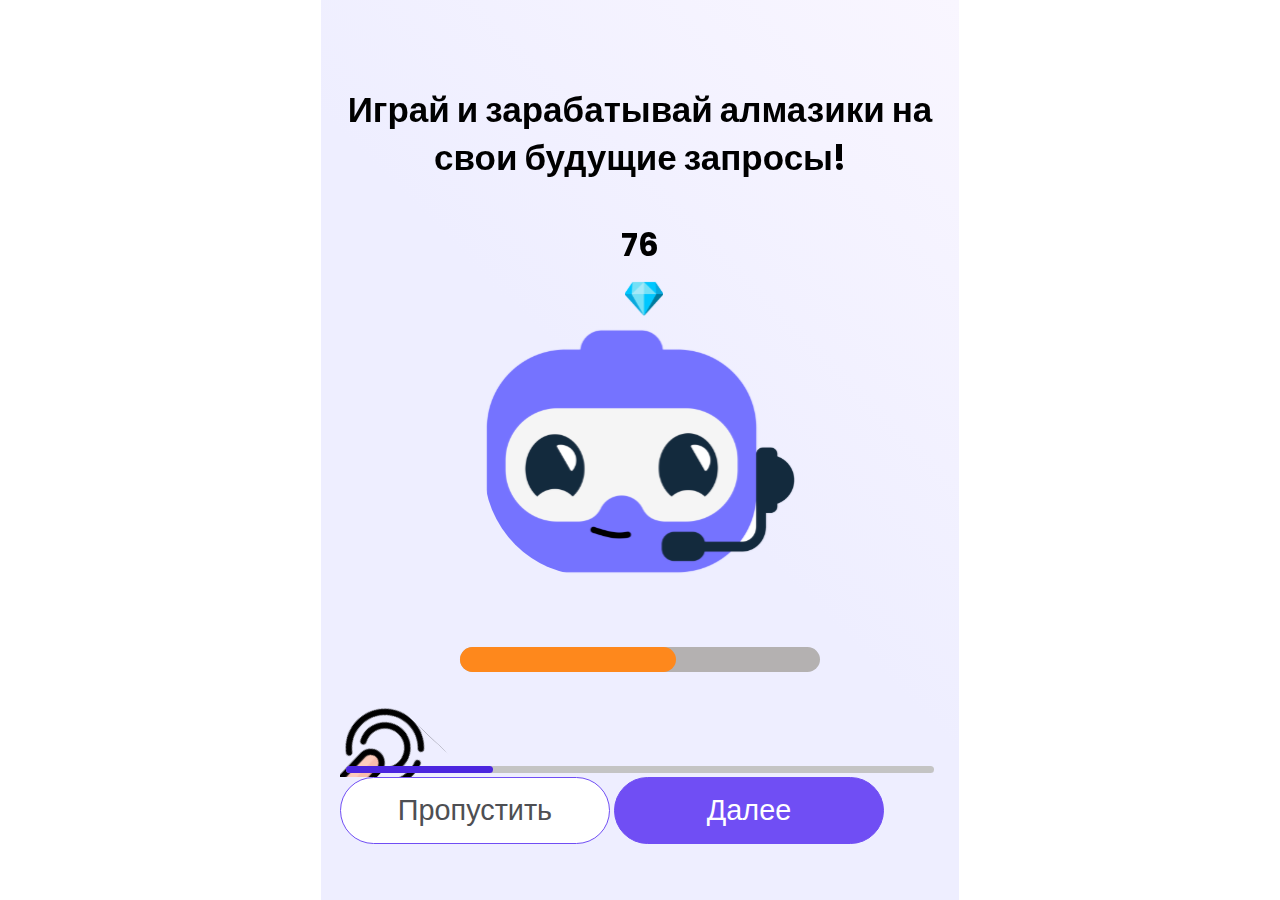
==== onboarding/onboarding.html @ 4caa3e93 "add onboarding page" ====
<!DOCTYPE html>
<html lang="en">
  <head>
    <meta charset="UTF-8" />
    <meta name="viewport" content="width=device-width, initial-scale=1.0" />
    <title>Document</title>
    <link
      href="https://cdn.jsdelivr.net/npm/bootstrap@5.0.2/dist/css/bootstrap.min.css"
      rel="stylesheet"
      integrity="sha384-EVSTQN3/azprG1Anm3QDgpJLIm9Nao0Yz1ztcQTwFspd3yD65VohhpuuCOmLASjC"
      crossorigin="anonymous"
    />
    <link
      rel="stylesheet"
      href="https://cdn.jsdelivr.net/npm/swiper@11/swiper-bundle.min.css"
    />
    <link rel="preconnect" href="https://fonts.googleapis.com" />
    <link rel="preconnect" href="https://fonts.gstatic.com" crossorigin />
    <link
      href="https://fonts.googleapis.com/css2?family=Poppins:wght@400;700&display=swap"
      rel="stylesheet"
    />
    <link
      href="https://fonts.googleapis.com/css2?family=Poppins:ital,wght@0,100;0,200;0,300;0,400;0,500;0,600;0,700;0,800;0,900;1,100;1,200;1,300;1,400;1,500;1,600;1,700;1,800;1,900&display=swap"
      rel="stylesheet"
    />
    <link rel="stylesheet" href="../index_css.css" />
    <link rel="stylesheet" href="onboarding.css" />
  </head>
  <body>
    <div class="onboarding">
      <div class="swiper onboarding_slider">
        <div class="swiper-wrapper">
          <div class="swiper-slide onboarding_slide">
            <h2 class="onboarding_slide_title">
              Играй и зарабатывай алмазики на свои будущие запросы!
            </h2>
            <div class="balance d-flex align-items-center">
              <span class="balance_score">76</span>&nbsp;
              <img
                class="balance_icon"
                src="../images/onboarding/diamond_icon.svg"
                alt=""
              />
            </div>
            <div class="main_image position-relative">
              <img
                class="onboarding_hero_img"
                src="../images/onboarding/hero.svg"
                alt=""
              />
              <img
                class="onboarding_click_img"
                src="../images/onboarding/selection_icon.svg"
                alt=""
              />
            </div>
            <div class="onboarding_energybar energybar">
              <div class="energybar_value"></div>
            </div>
          </div>
          <div class="swiper-slide onboarding_slide">
            <h2 class="onboarding_slide_title">
              Улучшай клики <br />и энергию!
            </h2>
            <img
              src="../images/onboarding/click_upgrade.png"
              alt=""
              class="onboarding_click_upgrade_img"
            />
          </div>
          <div class="swiper-slide onboarding_slide">
            <h2 class="onboarding_slide_title">
              Получай алмазики за <br />правильные ответы!
            </h2>
            <img
              src="../images/onboarding/questions_img.svg"
              class="onboarding_questions_img"
            />
            <div class="question">
              <button class="question_tooltip_btn btn btn-orange">Квиз</button>
              <h4 class="question_title">
                Как называется самый большой остров в мире?
              </h4>
              <div class="d-flex w-100 justify-content-around mt-4">
                <button class="question_answer_btn btn btn-answer">
                  Гренладния
                </button>
                <button class="question_answer_btn btn btn-answer">
                  Новая Зеландия
                </button>
              </div>
            </div>
          </div>
          <div class="swiper-slide onboarding_slide">
            <h2 class="onboarding_slide_title">
              Придай своему квизлику <br />яркий образ!
            </h2>
          </div>
        </div>
        <div class="swiper-scrollbar"></div>
      </div>
      <div class="d-flex justify-content-between mt-4 onboarding_footer">
        <button class="btn btn-secondary btn-footer onboarding_skip_btn">
          Пропустить
        </button>
        <button class="btn btn-primary btn-footer onboarding_slider_next">
          Далее
        </button>
      </div>
    </div>
    <script src="https://cdn.jsdelivr.net/npm/swiper@11/swiper-bundle.min.js"></script>
    <script src="onboarding.js"></script>
  </body>
</html>
---- index_css.css ----
﻿* {
    -webkit-tap-highlight-color: transparent; /* For Android < 5 */
    tap-highlight-color: rgba(0, 0, 0, 0); /* For Android >= 5 */
}

@font-face {
    font-family: 'MalahitBold';
    src: url('fonts/Malahit_Bold.woff') format('woff');
    font-weight: normal;
    font-style: normal;
}

body {
    display: flex;
    flex-direction: column;
    justify-content: center;
    align-items: center;
    height: 100vh;
    background-color: #c9deff;
    margin: 0;
    padding: 0;
    font-family: 'MalahitBold', Arial, sans-serif;
    background-image: url('images/bg_app.png'); 
    background-size: cover; 
    background-repeat: no-repeat; 
    background-attachment: fixed; 
    background-position: center; 

}

 #answer1, #answer2 {
        background-color: lightblue;
        border: none;
        color: black; /* Font color set to black */
        padding: 15px 30px; /* Adjust padding to control button size */
        text-align: center;
        text-decoration: none;
        display: inline-block; /* Ensures buttons are inline and can have fixed size */
        font-size: 16px;
        cursor: pointer;
        border-radius: 8px; /* Adjust the border radius as needed */
        font-family: 'MalahitBold', sans-serif; /* Custom font */
        margin-bottom: 20px; /* Adds spacing between buttons */
        font-size:20px;
    }

h2 {
    font-size:35px;
}

.container {
    width: 100%;
    padding: 10px;
    box-sizing: border-box;
    text-align: center;
}

#energy-bar {
    position: absolute;
    width: 250px;
    height: 22px;
    z-index: 2;
    left: 50%;
    transform: translateX(-50%);
}

.bar-container {
    position: relative;
    width: 500px;
    height: 300px;
    display: flex;
    justify-content: center;
    align-items: center;
    left: 50%;
    transform: translateX(-50%);
}
.counter-container {
    display: flex;
    flex-direction: column;
    align-items: center;
    justify-content: center;
    position: relative;
    padding-top: 10px; 
}


h1 {
    padding:0;
    margin:0;
    font-size: 36px; 
}
#diamond-icon {
    margin-top:5px;
    margin-left: 10px;
    width:35px;
    height:35px;
}

h4 {
    margin-bottom: 15px; 
    font-size: 20px;
}

.counter-wrapper {
    display: flex; /* Create a nested flex container */
}


#counter {
    font-size: 48px;
}


#click-circle {
    width: 300px;
    height: 300px;
    cursor: pointer;
    user-select: none;
    transition: transform 0.2s;
}

    #click-circle:hover {
        transform: scale(1.1);
    }

    #click-circle.active {
        transform: scale(1.05);
    }

#level-display,
#upgrade-price,
#restore-display,
#restore-price,
#up-display,
#up-price {
    font-family: 'MalahitBold', Arial, sans-serif;
    font-weight: bold;
    font-size: 20px;
    position: relative;
    display: inline-block;
    display: block;
    text-align: center;
    margin-top: 10px;
    margin-bottom: 20px;
}

    #level-display::before,
    #upgrade-price::before {
        content: "";
        position: absolute;
        top: 50%;
        left: 0;
        right: 0;
        height: 100%;
        transform: translateY(-50%);
        background: rgba(255, 255, 255, 0.17);
        border-radius: 25px; 
        z-index: -1;
    }

#upgrade-button,
#upgrade-button-1,
#upgrade-button-2 {
    background: none;
    border: none;
    cursor: pointer;
    width: 100px;
    height: 100px;
    margin-top: 15px;
    margin-bottom: 15px;
}

progress {
    margin-top:1px;
    width: 240px;
    height: 20px;
    -webkit-appearance: none;
    border-radius: 33px;
    position: absolute; 
    z-index: 1;
    left: 50%;
    transform: translateX(-50%);
}

::-webkit-progress-value {
    background-color: orange;
    border-radius: 10px;
    
}

::-webkit-progress-bar{
    background-color:none;
    border-radius:10px;

}

#popup {
    position: fixed;
    bottom: -100%;
    left: 0;
    width: 100%;
    height: 55%; 
    background-color: rgba(255, 255, 255, 0.95);
    border-top: 1px solid #ccc;
    transition: bottom 0.5s ease;
    z-index: 100;
}

.popup-content {
    padding: 20px;
    overflow: hidden;
}

body.popup-active .container {
    filter: blur(5px); 
}

.upgrade-popup-content {
    line-height:1px;
}


div.clickEffect {
    position: fixed;
    box-sizing: border-box;
    border-style: solid;
    border-color: #FFFFFF;
    border-radius: 50%;
    animation: clickEffect 0.2s ease-out;
    z-index: 9999;
    pointer-events: none;
}

@keyframes fall {
    0% {
        transform: translateY(-100%);
    }

    100% {
        transform: translateY(100%);
    }
}

.falling-image {
    position: absolute;
    top: 0;
    left: 0;
    width: 100%;
    height: 100%;
    background-image: url('images/fall.png');
    animation: slideBackground 40s linear infinite;
    z-index: -1;
    opacity: 0.5;
}

#slider-value {
    margin-top: 15px;
    margin-bottom:15px;
    font-size:35px;
}

@keyframes slideBackground {
    0% {
        background-position: 0% 0%;
    }
    50% {
        background-position: 5% 50%;
    }
    100% {
        background-position: 0% 100%;
    }
}
@keyframes clickEffect {
    0% {
        opacity: 1;
        width: 0.25em;
        height: 0.25em;
        margin: -0.125em;
        border-width: 0.25em;
    }

    100% {
        opacity: 0.2;
        width: 7.5em;
        height: 7.5em;
        margin: -3.75em;
        border-width: 0.03em;
    }

}

#open-popup-button {
    border: none;
    cursor: pointer;
    padding: 0;
    background-color: transparent; 
    outline: none; 
}

#menu-button {
    position: fixed;
    top: 2%;
    right: 1%;
    z-index: 1000000;
    border: none;
    cursor: pointer;
    padding: 20px; /* Adjust padding for button size */
    background-color: transparent;
    outline: none;
    font-size: 18px; /* Adjust font size */
}


#menu-popup {
    position: fixed;
    bottom: -100%;
    left: 0;
    width: 100%;
    height: 55%;
    background-color: rgba(255, 255, 255, 0.95);
    border-top: 1px solid #ccc;
    transition: bottom 0.5s ease;
    z-index: 12;
}

.menu-popup-content {
    padding: 20px;

}

#upgrade-popup-button {
    position: fixed;
    top: 0;
    left: 50%;
    transform: translateX(-50%);
    z-index: 1000000;
    border: none;
    cursor: pointer;
    padding: 20px; /* Adjust padding for button size */
    background-color: transparent;
    outline: none;
    font-size: 18px; /* Adjust font size */
}

#skin-button {
    position: fixed;
    top: 2%; 
    left: 1%; 
    z-index: 1000000;
    border: none;
    cursor: pointer;
    padding: 20px; /* Adjust padding for button size */
    background-color: transparent; 
    outline: none; 
    font-size: 18px; /* Adjust font size */
}
#skin-button-1,
#skin-button-2,
#skin-button-3,
#skin-button-4 {
    border: none;
    cursor: pointer;
    background-color: transparent;
    outline: none;
}

span {
    display: block;
    text-align: center;
    margin-top: 10px;
    font-size: 25px;
    margin-bottom: 10px;
}

#skin-popup {
    position: fixed;
    bottom: -100%;
    left: 0;
    width: 100%;
    height: 55%;
    background-color: rgba(255, 255, 255, 0.95);
    border-top: 1px solid #ccc;
    transition: bottom 0.5s ease;
    z-index: 12;
}

#upgrade-popup {
    position: fixed;
    bottom: -100%;
    left: 0;
    width: 100%;
    height: 55%;
    background-color: rgba(255, 255, 255, 0.95);
    border-top: 1px solid #ccc;
    transition: bottom 0.5s ease;
    z-index: 12;
}

#onboarding {
    position: fixed;
    top: 0; /* Stick to the top of the screen */
    bottom: 0;
    left: 0;
    width: 100%;
    max-height: 100%;
    overflow-y: auto; 
    background-color: rgba(255, 255, 255, 0.99);
    border-top: 1px solid #ccc;
    z-index: 20000000;
    box-sizing: border-box;
    justify-content: center; 
    align-items: center; 
}

.onboarding-content {
    padding:20px;
    max-width: 90%; 
}

    .onboarding-content h8 {
        font-size: 2em;
        text-align: center;
        margin-bottom: 20px;
    }

.onboarding-row {
    display: flex;
    align-items: center;
    margin-bottom: 20px;
    margin-top: 11px;
}

    .onboarding-row img {
        margin-right: 20px;
    }

    .onboarding-row.reverse img {
        order: 2;
        margin-left: 20px;
        margin-right: 0;
    }

    .onboarding-row.reverse p {
        order: 1;
    }

#close-onboarding {
    margin-top: 5px;
    width: 65%;
    height: 20px;
    border: none;
    cursor: pointer;
    background-color: transparent;
    outline: none;
}

.skin-popup-content {
    padding-bottom: 30px;
}


    button img,
    #click-circle,
    #open-popup-button img,
    #menu-button img,
    #skin-button img,
    .skin-popup-content img {
        max-width: 100%;
        height: auto;
    }

#popup,
#menu-popup,
#skin-popup,
#upgrade-popup {
    height: 55%;
    max-height: 70vh;
    overflow-y: auto;
    padding-bottom:30px;
}

#close-skin-popup-button {
    margin-top: 35px;
    width: 75%;
    height: 30px;
    border: none;
    cursor: pointer;
    background-color: transparent;
    outline: none;
}

#close-menu-popup-button,
#menu-button-1,
#menu-button-2,
#close-upgrade-popup-button {
    width: 75%;
    height: 30px;
    margin-top: 25px;
    border: none;
    cursor: pointer;
    background-color: transparent;
    outline: none;
}

@media (max-width: 600px) {
    #click-circle {
        width: 90vw;
        height: 90vw;
    }

    #upgrade-button img,
    #open-popup-button img {
        width: 90vw;
        height: auto;
    }
}

@media (max-width: 1024px) {

    #click-circle {
        width: 70vw;
        height: 70vw;
    }

    #upgrade-button img,
    #open-popup-button img {
        width: 70vw;
        height: auto;
    }
}


@media (max-width: 600px) {
    #click-circle {
        width: 90vw;
        height: 90vw;
    }

    #upgrade-button img,
    #open-popup-button img {
        width: 90vw;
        height: auto;
    }
}

@media (max-width: 450px) {
    #click-circle {
        width: 70vw;
        height: 70vw;
    }

    #upgrade-button img,
    #open-popup-button img {
        width: 70vw;
        height: auto;
    }
}

/* Additional media query for iPhone SE or similar sized screens */
@media (max-width: 375px) {
    #click-circle {
        width: 45vw;
        height: 45vw;
    }

    h1{
        font-size:15px;
    }

    #upgrade-button img,
    #open-popup-button img {
        width: 45vw;
        height: auto;
    }
}
---- onboarding/onboarding.css ----
body {
    max-width: 600px;
    max-height: 1000px;
    margin: 0 auto;
    display: flex;
    justify-content: center;
    flex-direction: column;
    background: #fff;
    font-family: "Poppins", sans-serif;
}

.onboarding {
    padding: 0 1.2rem;
    background: linear-gradient(45deg, #EEEEFF 51%, #F9F6FF 100%);
    width: 100%;
    height: 100%;
    display: flex;
    justify-content: center;
    flex-direction: column;
}

.swiper {
    width: 100%;
    height: 80%;
  /* height: 250px; */
}

.swiper-scrollbar {
    background: #C4C4C4;
    height: 0.4rem !important;
}

.swiper-scrollbar-drag {
    background: #4B25DF;
}

.onboarding_slide {
    display: flex;
    flex-direction: column;
    /* justify-content: center; */
    align-items: center;
}

.onboarding_slide_title {
    font-weight: 700;
    text-align: center;
    line-height: 3rem;
}

.onboarding_hero_img {
    height: 250px;
}

.onboarding_questions_img {
    height: 250px;
}

.onboarding_click_img {
    position: absolute;
    content: '';
    left: -9rem;
    bottom: -11rem;
    height: 300px;
}

.onboarding_click_upgrade_img {
    margin-top: 5rem;
    height: 250px;
}

.balance {
}

.balance_score {
    font-weight: 700;
    font-size: 2rem;
}

.balance_icon {
    height: 40px;
}

.energybar {
    position: relative;
    background: #B4B1B1;
    height: 1.6rem;
    border-radius: 1em;
    width: 60%;
    margin: 0 auto;
}

.onboarding_energybar {
    margin-top: 4rem;
    z-index: -1;
}

.energybar_value {
    background: #FE881C;
    width: 60%;
    position: absolute;
    height: inherit;
    border-radius: inherit;
}

.btn {
    padding: 0.4rem 1rem;
    border-radius: 1em;
    font-size: 1rem;
    font-weight: 400;
    border: 1px solid transparent;
}

.btn-primary {
    background: #704EF4;
    color: #fff;
    border-color: #704EF4;
}

.btn-secondary {
    background: #fff;
    color: #4E4F53;
    border-color: #704EF4;
}

.btn-orange {
    background: #FE881C;
    color: #fff;
    text-transform: uppercase;
    border-color: #FE881C;
    font-size: 2rem;
    padding: 0.6rem 5.4rem;
    font-weight: 700;
}

.btn-answer {
    background: #CCC6F0;
    color: #23262F;
    border-color: #CCC6F0;
    font-size: 1.3rem;
    font-weight: 700;
    padding: 0.4rem 1.6rem;
}

.btn-footer {
    padding: 1rem 0;
    /* padding: 0.8rem 3rem; */
    font-size: 1.8rem;
    border-radius: 2em;
    width: 45%;
    text-align: center;
}

.question {
    position: relative;
    background: #fff;
    border-radius: 1em;
    padding: 1rem;
    padding-top: 4rem;
    padding-bottom: 3rem;
    margin: 0 2.2rem;
}

.question_title {
    text-align: center;
    font-size: 1.8rem;
    font-weight: 700;
    color: #23262F;
}

.question_tooltip_btn {
    position: absolute;
    content: "";
    top: -2rem;
    right: -2.5rem;
    transform: rotate(20deg);
}
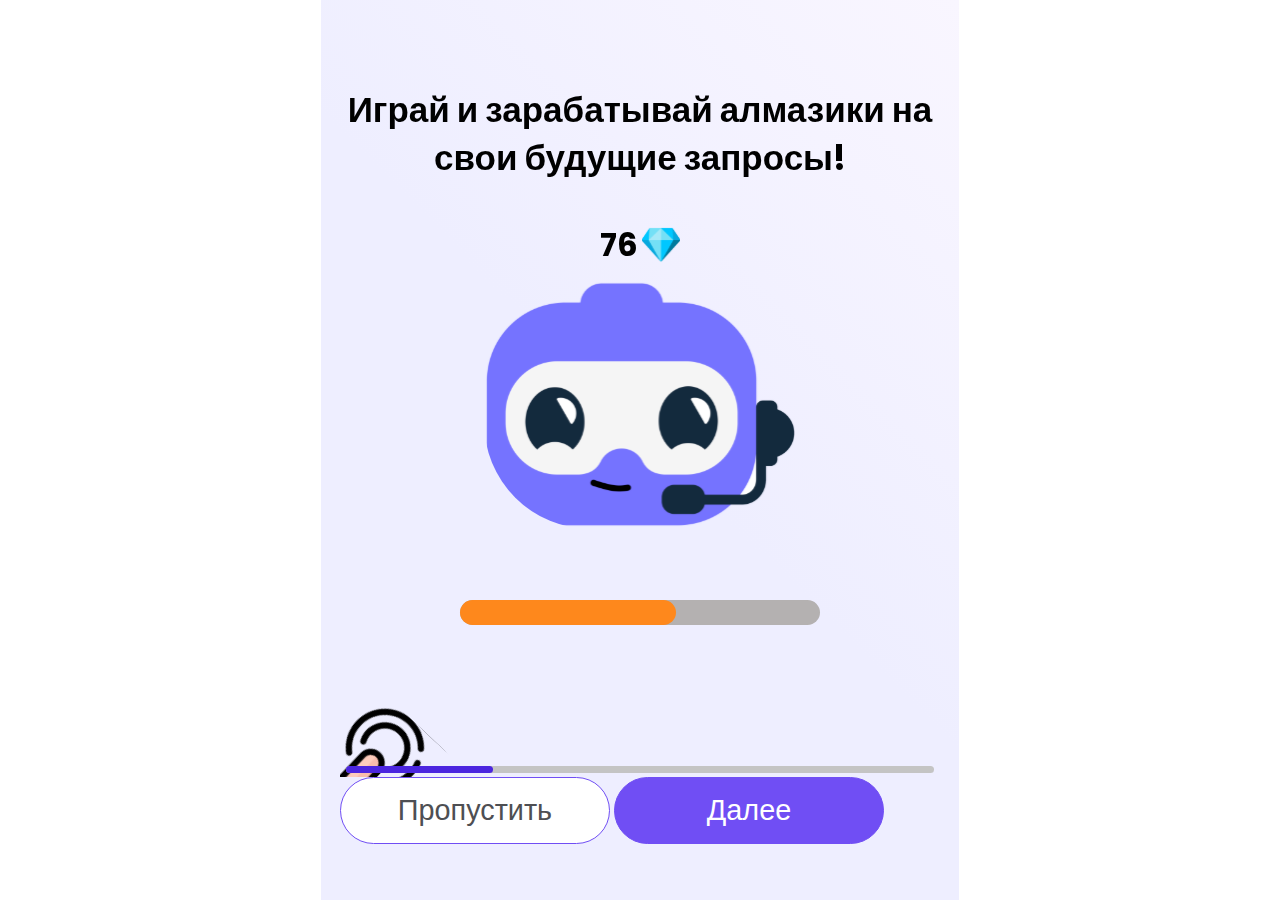
==== commit 6aad201d: "add profile page" ====
--- a/onboarding/onboarding.html
+++ b/onboarding/onboarding.html
@@ -35,7 +35,7 @@
             <h2 class="onboarding_slide_title">
               Играй и зарабатывай алмазики на свои будущие запросы!
             </h2>
-            <div class="balance d-flex align-items-center">
+            <div class="balance">
               <span class="balance_score">76</span>&nbsp;
               <img
                 class="balance_icon"
--- a/index_css.css
+++ b/index_css.css
@@ -300,7 +300,7 @@
 #menu-button {
     position: fixed;
     top: 2%;
-    right: 1%;
+    left: 1%;
     z-index: 1000000;
     border: none;
     cursor: pointer;
@@ -313,14 +313,15 @@
 
 #menu-popup {
     position: fixed;
-    bottom: -100%;
-    left: 0;
-    width: 100%;
-    height: 55%;
+    bottom: 0;
+    left: -100%;
+    width: 100%;
+    height: 100%;
     background-color: rgba(255, 255, 255, 0.95);
     border-top: 1px solid #ccc;
-    transition: bottom 0.5s ease;
-    z-index: 12;
+    transition: left 0.5s ease;
+    z-index: 120000000;
+    overflow: hidden;
 }
 
 .menu-popup-content {
@@ -342,10 +343,11 @@
     font-size: 18px; /* Adjust font size */
 }
 
+
 #skin-button {
     position: fixed;
     top: 2%; 
-    left: 1%; 
+    right: 1%; 
     z-index: 1000000;
     border: none;
     cursor: pointer;
@@ -363,6 +365,8 @@
     background-color: transparent;
     outline: none;
 }
+
+
 
 span {
     display: block;
@@ -395,6 +399,7 @@
     transition: bottom 0.5s ease;
     z-index: 12;
 }
+
 
 #onboarding {
     position: fixed;
@@ -479,6 +484,13 @@
     padding-bottom:30px;
 }
 
+#menu-popup {
+    height: 100%;
+    max-height: 100vh;
+    overflow-y: auto;
+    padding-bottom: 30px;
+}
+
 #close-skin-popup-button {
     margin-top: 35px;
     width: 75%;
@@ -573,3 +585,201 @@
         height: auto;
     }
 }
+
+#profile {
+    position: fixed;
+    bottom: -100%;
+    left: 0;
+    width: 100%;
+    height: 55%;
+    background-color: rgba(255, 255, 255, 0.95);
+    border-top: 1px solid #ccc;
+    transition: bottom 0.5s ease;
+    z-index: 12;
+}
+#profile-button {
+    position: absolute;
+    top: 88%;
+    left: 1%;
+    z-index: 1000000;
+    border: none;
+    cursor: pointer;
+    padding: 20px; /* Adjust padding for button size */
+    background-color: transparent;
+    outline: none;
+    font-size: 18px; /* Adjust font size */
+}
+
+
+.profile-content {
+    padding: 20px;
+}
+
+#daily {
+    position: fixed;
+    bottom: -100%;
+    left: 0;
+    width: 100%;
+    height: 55%;
+    background-color: rgba(255, 255, 255, 0.95);
+    border-top: 1px solid #ccc;
+    transition: bottom 0.5s ease;
+    z-index: 12;
+}
+
+#daily-button {
+    position: absolute;
+    top: 88%;
+    right: 1%;
+    z-index: 1000000;
+    border: none;
+    cursor: pointer;
+    padding: 20px; /* Adjust padding for button size */
+    background-color: transparent;
+    outline: none;
+    font-size: 18px; /* Adjust font size */
+}
+.daily-content {
+    padding: 20px;
+}
+
+#socials {
+    position: fixed;
+    bottom: -100%;
+    left: 0;
+    width: 100%;
+    height: 55%;
+    background-color: rgba(255, 255, 255, 0.95);
+    border-top: 1px solid #ccc;
+    transition: bottom 0.5s ease;
+    z-index: 12;
+}
+
+
+#socials-button {
+    position: absolute;
+    top: 88%;
+    left: 50%;
+    transform: translateX(-50%);
+    z-index: 1000000;
+    border: none;
+    cursor: pointer;
+    padding: 20px; /* Adjust padding for button size */
+    background-color: transparent;
+    outline: none;
+    font-size: 18px; /* Adjust font size */
+}
+
+
+
+.socials-content {
+    padding: 20px;
+}
+
+/* BODY */
+
+body {
+    max-width: 600px;
+    max-height: 1000px;
+    margin: 0 auto;
+    display: flex;
+    justify-content: center;
+    flex-direction: column;
+    background: #fff;
+    font-family: "Poppins", sans-serif;
+}
+
+/*  */
+
+/* BUTTON */
+
+.btn {
+    padding: 0.4rem 1rem;
+    border-radius: 1em;
+    font-size: 1rem;
+    font-weight: 400;
+    border: 1px solid transparent;
+}
+
+.btn-primary {
+    background: #704EF4;
+    color: #fff;
+    border-color: #704EF4;
+}
+
+.btn-secondary {
+    background: #fff;
+    color: #4E4F53;
+    border-color: #704EF4;
+}
+
+.btn-orange {
+    background: #FE881C;
+    color: #fff;
+    text-transform: uppercase;
+    border-color: #FE881C;
+    font-size: 2rem;
+    padding: 0.6rem 5.4rem;
+    font-weight: 700;
+}
+
+.btn-answer {
+    background: #CCC6F0;
+    color: #23262F;
+    border-color: #CCC6F0;
+    font-size: 1.3rem;
+    font-weight: 700;
+    padding: 0.4rem 1.6rem;
+}
+
+/*  */
+
+/* BALANCE */
+
+.balance {
+    display: flex;
+    align-items: center;
+}
+
+.balance_score {
+    font-weight: 700;
+    font-size: 2rem;
+}
+
+.balance_icon {
+    height: 40px;
+}
+
+/* FOOTER */
+
+.footer {
+    width: 100%;
+    position: absolute;
+    bottom: 0;
+    background: #F3F3F3;
+}
+
+.footer_menu {
+    padding: 0.8rem 2rem;
+    display: flex;
+    width: 100%;
+    justify-content: space-between;
+}
+
+.footer_menu_item {
+    display: flex;
+    flex-direction: column;
+}
+
+.footer_menu_item_icon {
+    height: 2rem;
+}
+
+.footer_menu_item_title {
+    color: #848484;
+    font-size: 0.8rem;
+    font-weight: 700;
+    margin-top: 0.2rem;
+}
+
+/*  */--- a/onboarding/onboarding.css
+++ b/onboarding/onboarding.css
@@ -68,18 +68,6 @@
     height: 250px;
 }
 
-.balance {
-}
-
-.balance_score {
-    font-weight: 700;
-    font-size: 2rem;
-}
-
-.balance_icon {
-    height: 40px;
-}
-
 .energybar {
     position: relative;
     background: #B4B1B1;
@@ -100,45 +88,6 @@
     position: absolute;
     height: inherit;
     border-radius: inherit;
-}
-
-.btn {
-    padding: 0.4rem 1rem;
-    border-radius: 1em;
-    font-size: 1rem;
-    font-weight: 400;
-    border: 1px solid transparent;
-}
-
-.btn-primary {
-    background: #704EF4;
-    color: #fff;
-    border-color: #704EF4;
-}
-
-.btn-secondary {
-    background: #fff;
-    color: #4E4F53;
-    border-color: #704EF4;
-}
-
-.btn-orange {
-    background: #FE881C;
-    color: #fff;
-    text-transform: uppercase;
-    border-color: #FE881C;
-    font-size: 2rem;
-    padding: 0.6rem 5.4rem;
-    font-weight: 700;
-}
-
-.btn-answer {
-    background: #CCC6F0;
-    color: #23262F;
-    border-color: #CCC6F0;
-    font-size: 1.3rem;
-    font-weight: 700;
-    padding: 0.4rem 1.6rem;
 }
 
 .btn-footer {
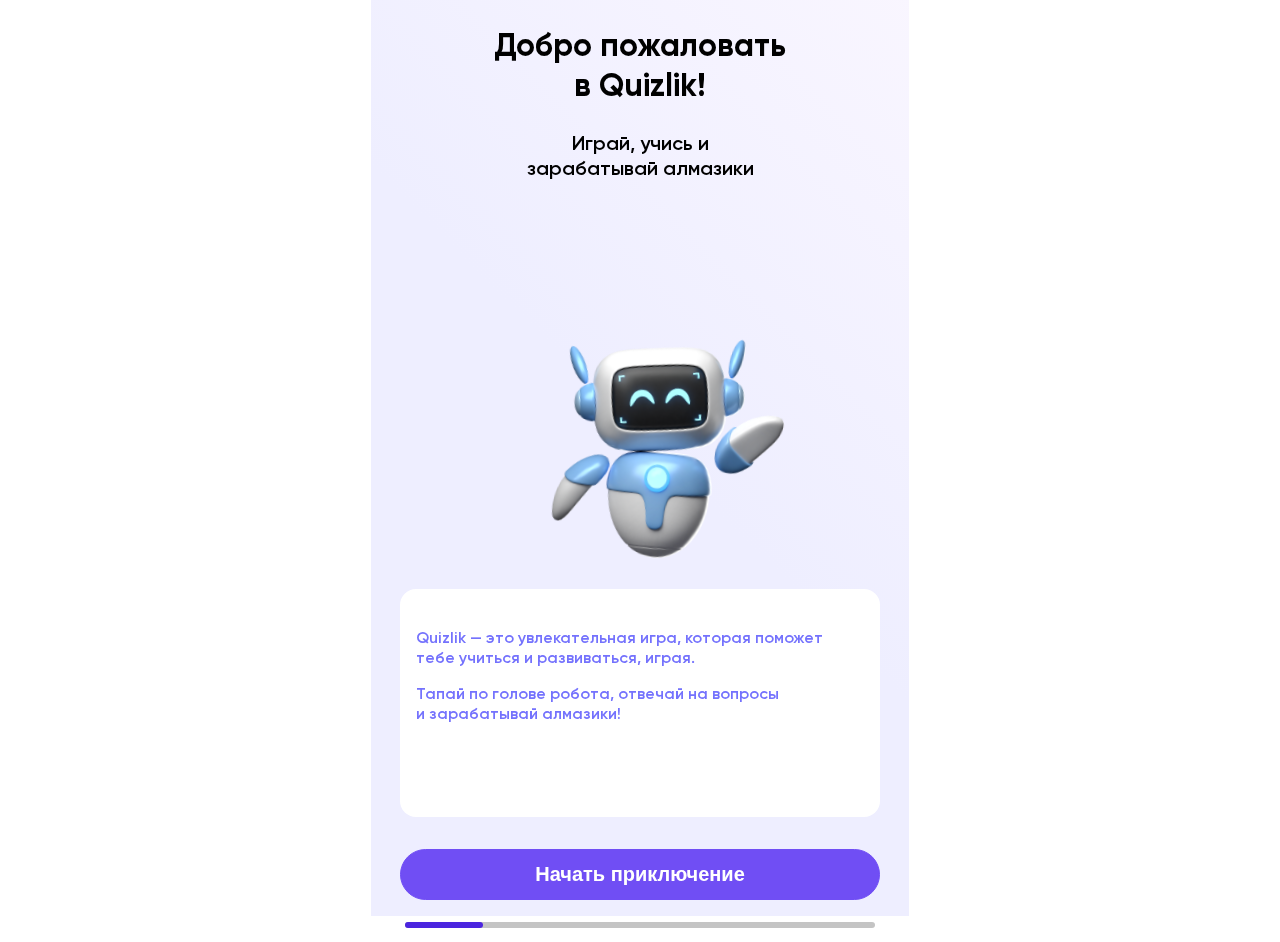
==== commit 35ff1c0a: "update onboarding, add clicker" ====
--- a/onboarding/onboarding.html
+++ b/onboarding/onboarding.html
@@ -29,84 +29,209 @@
   </head>
   <body>
     <div class="onboarding">
-      <div class="swiper onboarding_slider">
-        <div class="swiper-wrapper">
-          <div class="swiper-slide onboarding_slide">
-            <h2 class="onboarding_slide_title">
-              Играй и зарабатывай алмазики на свои будущие запросы!
-            </h2>
-            <div class="balance">
-              <span class="balance_score">76</span>&nbsp;
-              <img
-                class="balance_icon"
-                src="../images/onboarding/diamond_icon.svg"
-                alt=""
-              />
-            </div>
-            <div class="main_image position-relative">
-              <img
-                class="onboarding_hero_img"
-                src="../images/onboarding/hero.svg"
-                alt=""
-              />
-              <img
-                class="onboarding_click_img"
-                src="../images/onboarding/selection_icon.svg"
-                alt=""
-              />
-            </div>
-            <div class="onboarding_energybar energybar">
-              <div class="energybar_value"></div>
+      <div class="container">
+        <div class="swiper onboarding_slider">
+          <div class="swiper-wrapper">
+            <div class="swiper-slide onboarding_slide">
+              <div class="onboarding_slide_head">
+                <h2 class="onboarding_slide_title">
+                  Добро пожаловать<br />
+                  в Quizlik!
+                </h2>
+                <p class="onboarding_slide_subtitle">
+                  Играй, учись и <br />
+                  зарабатывай алмазики
+                </p>
+              </div>
+              <div class="onboarding_slide_foot">
+                <div class="onboarding_slide_desc">
+                  <img
+                    src="../images/hero1.svg"
+                    class="onboarding_slide_img_hero1"
+                  />
+                  <p>
+                    Quizlik — это увлекательная игра, которая поможет тебе
+                    учиться и развиваться, играя.
+                  </p>
+                  <p class="mt-2">
+                    Тапай по голове робота, отвечай на вопросы и зарабатывай
+                    алмазики!
+                  </p>
+                </div>
+                <button class="btn btn-primary onboarding_slider_next">
+                  Начать приключение
+                </button>
+              </div>
+            </div>
+            <div class="swiper-slide onboarding_slide">
+              <div class="onboarding_slide_head">
+                <h2 class="onboarding_slide_title">
+                  Тапай и <br />
+                  зарабатывай
+                </h2>
+                <p class="onboarding_slide_subtitle">
+                  Каждый тап приближает <br />
+                  тебя к сокровищам знаний
+                </p>
+              </div>
+              <div class="onboarding_slide_foot">
+                <div class="onboarding_slide_desc">
+                  <img
+                    src="../images/onboarding/game_process.png"
+                    class="onboarding_slide_img_gameprocess"
+                  />
+                  <p>
+                    Quizlik — это увлекательная игра, которая поможет тебе
+                    учиться и развиваться, играя.
+                  </p>
+                  <p class="mt-2">
+                    Тапай по голове робота, отвечай на вопросы и зарабатывай
+                    алмазики!
+                  </p>
+                </div>
+                <button class="btn btn-primary onboarding_slider_next">
+                  Начать приключение
+                </button>
+              </div>
+            </div>
+            <div class="swiper-slide onboarding_slide">
+              <div class="onboarding_slide_head">
+                <h2 class="onboarding_slide_title">
+                  Проверь <br />
+                  свои знания
+                </h2>
+                <p class="onboarding_slide_subtitle">
+                  Отвечай правильно и получай <br />награду
+                </p>
+              </div>
+              <div class="onboarding_slide_center">
+                <div class="question">
+                  <button class="question_tooltip_btn btn btn-orange">
+                    Квиз
+                  </button>
+                  <h4 class="question_title">
+                    Как называется самый большой остров в мире?
+                  </h4>
+                  <div class="d-flex w-100 justify-content-around mt-4">
+                    <button
+                      class="question_answer_btn btn btn-answer"
+                      style="background: #c7f0c6; border-color: #c7f0c6"
+                    >
+                      Гренладния
+                    </button>
+                    <button
+                      class="question_answer_btn btn btn-answer"
+                      style="background: #f0cec6; border-color: #f0cec6"
+                    >
+                      Новая Зеландия
+                    </button>
+                  </div>
+                </div>
+              </div>
+              <div class="onboarding_slide_foot">
+                <div class="onboarding_slide_desc">
+                  <p>
+                    Нажми кнопку "Квиз". Выбери правильный ответ из двух
+                    вариантов
+                  </p>
+                  <p class="mt-2">
+                    Ответил верно? Все собранные алмазики твои!
+                  </p>
+                  <p class="mt-2">
+                    Ошибся? Не расстраивайся, в следующий раз повезёт!
+                  </p>
+                </div>
+                <button class="btn btn-primary onboarding_slider_next">
+                  Круто! Что дальше?
+                </button>
+              </div>
+            </div>
+            <div class="swiper-slide onboarding_slide">
+              <div class="onboarding_slide_head">
+                <h2 class="onboarding_slide_title">
+                  Алмазики — твой <br />ключ к знаниям
+                </h2>
+                <p class="onboarding_slide_subtitle">
+                  Используй их в боте GPTkids
+                </p>
+              </div>
+              <div class="onboarding_slide_foot">
+                <div class="onboarding_slide_desc">
+                  <img
+                    src="../images/hero2.svg"
+                    class="onboarding_slide_img_hero2"
+                  />
+                  <ul>
+                    <li>
+                      <p>Выводи алмазики в бота-репетитора GPTkids</p>
+                    </li>
+                    <li>
+                      <p class="mt-2">
+                        Задавай вопросы ИИ-репетитору по любым предметам
+                      </p>
+                    </li>
+                    <li>
+                      <p class="mt-2">
+                        Получай помощь с домашними заданиями 24/7
+                      </p>
+                    </li>
+                  </ul>
+                </div>
+                <button class="btn btn-primary onboarding_slider_next">
+                  Ого, как интересно!
+                </button>
+              </div>
+            </div>
+            <div class="swiper-slide onboarding_slide">
+              <div class="onboarding_slide_head">
+                <h2 class="onboarding_slide_title">
+                  Становись лучше с <br />каждым днём
+                </h2>
+                <p class="onboarding_slide_subtitle">
+                  Анализируй свой прогресс и развивайся
+                </p>
+              </div>
+              <div class="onboarding_slide_foot">
+                <div class="onboarding_slide_desc">
+                  <img
+                    src="../images/onboarding/result_img.svg"
+                    class="onboarding_slide_img_result"
+                  />
+
+                  <ul>
+                    <li>
+                      <p>Получай ежедневную статистику по твоим ответам</p>
+                    </li>
+                    <li>
+                      <p class="mt-2">
+                        Читай рекомендации от ИИ по улучшению знаний
+                      </p>
+                    </li>
+                    <li>
+                      <p class="mt-2">
+                        Следи за своим прогрессом и ставь новые рекорды!
+                      </p>
+                    </li>
+                  </ul>
+                </div>
+                <button
+                  class="btn btn-primary onboarding_slider_next onboarding_slider_play"
+                >
+                  Я готов играть и учиться!
+                </button>
+                <a class="d-none" id="finishOnboarding" href="../index.html"
+                  >Я готов играть и учиться!</a
+                >
+              </div>
+            </div>
+            <div class="swiper-slide onboarding_slide">
+              <h2 class="onboarding_slide_title">
+                Придай своему квизлику <br />яркий образ!
+              </h2>
             </div>
           </div>
-          <div class="swiper-slide onboarding_slide">
-            <h2 class="onboarding_slide_title">
-              Улучшай клики <br />и энергию!
-            </h2>
-            <img
-              src="../images/onboarding/click_upgrade.png"
-              alt=""
-              class="onboarding_click_upgrade_img"
-            />
-          </div>
-          <div class="swiper-slide onboarding_slide">
-            <h2 class="onboarding_slide_title">
-              Получай алмазики за <br />правильные ответы!
-            </h2>
-            <img
-              src="../images/onboarding/questions_img.svg"
-              class="onboarding_questions_img"
-            />
-            <div class="question">
-              <button class="question_tooltip_btn btn btn-orange">Квиз</button>
-              <h4 class="question_title">
-                Как называется самый большой остров в мире?
-              </h4>
-              <div class="d-flex w-100 justify-content-around mt-4">
-                <button class="question_answer_btn btn btn-answer">
-                  Гренладния
-                </button>
-                <button class="question_answer_btn btn btn-answer">
-                  Новая Зеландия
-                </button>
-              </div>
-            </div>
-          </div>
-          <div class="swiper-slide onboarding_slide">
-            <h2 class="onboarding_slide_title">
-              Придай своему квизлику <br />яркий образ!
-            </h2>
-          </div>
+          <div class="swiper-scrollbar"></div>
         </div>
-        <div class="swiper-scrollbar"></div>
-      </div>
-      <div class="d-flex justify-content-between mt-4 onboarding_footer">
-        <button class="btn btn-secondary btn-footer onboarding_skip_btn">
-          Пропустить
-        </button>
-        <button class="btn btn-primary btn-footer onboarding_slider_next">
-          Далее
-        </button>
       </div>
     </div>
     <script src="https://cdn.jsdelivr.net/npm/swiper@11/swiper-bundle.min.js"></script>
--- a/index_css.css
+++ b/index_css.css
@@ -1,4 +1,7 @@
-﻿* {
+﻿@import url("./fonts/Gilroy/stylesheet.css");
+
+
+* {
     -webkit-tap-highlight-color: transparent; /* For Android < 5 */
     tap-highlight-color: rgba(0, 0, 0, 0); /* For Android >= 5 */
 }
@@ -289,13 +292,13 @@
 
 }
 
-#open-popup-button {
+/* #open-popup-button {
     border: none;
     cursor: pointer;
     padding: 0;
     background-color: transparent; 
     outline: none; 
-}
+} */
 
 #menu-button {
     position: fixed;
@@ -371,9 +374,9 @@
 span {
     display: block;
     text-align: center;
-    margin-top: 10px;
+    /* margin-top: 10px; */
     font-size: 25px;
-    margin-bottom: 10px;
+    /* margin-bottom: 10px; */
 }
 
 #skin-popup {
@@ -686,7 +689,7 @@
     justify-content: center;
     flex-direction: column;
     background: #fff;
-    font-family: "Poppins", sans-serif;
+    font-family: "Gilroy", sans-serif;
 }
 
 /*  */
@@ -694,6 +697,7 @@
 /* BUTTON */
 
 .btn {
+    position: relative;
     padding: 0.4rem 1rem;
     border-radius: 1em;
     font-size: 1rem;
@@ -732,6 +736,30 @@
     padding: 0.4rem 1.6rem;
 }
 
+.btn-upgrade {
+    color: #fff;
+    font-size: 1.375rem;
+    font-weight: 700;
+    background: linear-gradient(to right, #FFA903 0%, #FFC700 100%);
+    position: relative;
+    padding: 0.6rem 4rem;
+    padding-right: 2rem;
+}
+
+.btn-upgrade_icon {
+    position: absolute;
+    left: 1.8rem;
+    top: 50%;
+    transform: translateY(-50%);
+}
+
+.btn-inventory_icon {
+    position: absolute;
+    left: 50%;
+    top: 50%;
+    transform: translate(-50%, -50%);
+}
+
 /*  */
 
 /* BALANCE */
@@ -750,11 +778,26 @@
     height: 40px;
 }
 
+.energy {
+    display: flex;
+    align-items: center;
+}
+
+.energy_score {
+    font-weight: 700;
+    font-size: 2rem;
+}
+
+.energy_icon {
+    height: 40px;
+}
+
+
 /* FOOTER */
 
 .footer {
     width: 100%;
-    position: absolute;
+    /* position: absolute; */
     bottom: 0;
     background: #F3F3F3;
 }
@@ -782,4 +825,28 @@
     margin-top: 0.2rem;
 }
 
-/*  */+/*  */
+
+.energybar {
+    position: relative;
+    background: #EBEBEB;
+    height: 1.6rem;
+    border-radius: 1em;
+    width: 100%;
+    margin: 0 auto;
+    border: 1px solid #5F5F5F;
+}
+
+.energybar_value {
+    background: linear-gradient(to right, #FEA500 0%,#FFF0A1 100%);
+    /* background: #FE881C; */
+    width: 0%;
+    position: absolute;
+    left: 0;
+    top: 50%;
+    transform: translateY(-50%);
+    height: inherit;
+    border-radius: inherit;
+    border: 1px solid #5F5F5F;
+    transition: all 0.3s;
+}--- a/onboarding/onboarding.css
+++ b/onboarding/onboarding.css
@@ -1,19 +1,21 @@
 body {
-    max-width: 600px;
+    max-width: 500px;
     max-height: 1000px;
     margin: 0 auto;
     display: flex;
     justify-content: center;
     flex-direction: column;
     background: #fff;
-    font-family: "Poppins", sans-serif;
+    font-family: "Gilroy", sans-serif;
 }
 
 .onboarding {
-    padding: 0 1.2rem;
+    padding: 1rem 1.2rem;
     background: linear-gradient(45deg, #EEEEFF 51%, #F9F6FF 100%);
+    /* background: url("../images/onboarding/bg.jpg"); */
+    background-size: cover;
     width: 100%;
-    height: 100%;
+    min-height: 100vh;
     display: flex;
     justify-content: center;
     flex-direction: column;
@@ -21,7 +23,7 @@
 
 .swiper {
     width: 100%;
-    height: 80%;
+    /* height: 80%; */
   /* height: 250px; */
 }
 
@@ -39,12 +41,97 @@
     flex-direction: column;
     /* justify-content: center; */
     align-items: center;
+    min-height: 100vh;
+    padding: 2rem 0;
+}
+
+.onboarding_slide_head {
+    flex: 1 0 auto;
+}
+
+.onboarding_slide_foot {
+    flex-shrink: 0;
 }
 
 .onboarding_slide_title {
     font-weight: 700;
     text-align: center;
-    line-height: 3rem;
+    font-size: 2rem;
+}
+
+.onboarding_slide_subtitle {
+    font-weight: 600;
+    text-align: center;
+    font-size: 1.25rem;
+}
+
+.onboarding_slide_img_hero1 {
+    position: absolute;
+    z-index: -1;
+    top: -134%;
+    left: 56%;
+    transform: translateX(-50%);
+}
+
+.onboarding_slide_img_hero2 {
+    position: absolute;
+    z-index: -1;
+    top: -193%;
+    left: 56%;
+    transform: translateX(-50%);
+}
+
+.onboarding_slide_img_gameprocess {
+    position: absolute;
+    z-index: -1;
+    top: -165%;
+    left: 50%;
+    transform: translateX(-50%);
+}
+
+.onboarding_slide_img_result {
+    position: absolute;
+    z-index: -1;
+    top: -149%;
+    left: 56%;
+    transform: translateX(-50%);
+}
+
+.onboarding_slide_desc {
+    position: relative;
+    font-size: 1rem;
+    color: #7472FD;
+    font-weight: 600;
+    padding: 1.5rem 1rem;
+    background: #fff;
+    border-radius: 1em;
+    height: 180px;
+}
+
+.onboarding_slide_desc p {
+    text-align: left;
+    margin-bottom: 0;
+}
+
+.onboarding_slide_desc ul {
+    padding-left: 0;
+}
+
+.onboarding_slide_desc li {
+    list-style: none;
+    padding-left: 1.5rem;
+    background-image: url("../images/tick_icon.svg");
+    background-repeat: no-repeat;
+    background-position: left center;
+}
+
+.onboarding_slider_next {
+    font-size: 1.25rem;
+    font-weight: 700;
+    padding: 0.8rem 0;
+    width: 100%;
+    border-radius: 2em;
+    margin-top: 2rem;
 }
 
 .onboarding_hero_img {
@@ -106,12 +193,12 @@
     padding: 1rem;
     padding-top: 4rem;
     padding-bottom: 3rem;
-    margin: 0 2.2rem;
+    margin: 2rem 2.2rem;
 }
 
 .question_title {
     text-align: center;
-    font-size: 1.8rem;
+    font-size: 1rem;
     font-weight: 700;
     color: #23262F;
 }
@@ -122,4 +209,24 @@
     top: -2rem;
     right: -2.5rem;
     transform: rotate(20deg);
+}
+
+.btn-answer {
+    background: #CCC6F0;
+    color: #23262F;
+    border-color: #CCC6F0;
+    font-size: 1rem;
+    font-weight: 700;
+    padding: 0.4rem 1.6rem;
+}
+
+.btn-orange {
+    background: #FE881C;
+    color: #fff;
+    text-transform: uppercase;
+    border-color: #FE881C;
+    font-size: 1.25rem;
+    padding: 0.6rem 3rem;
+    font-weight: 700;
+    border-radius: 2em;
 }